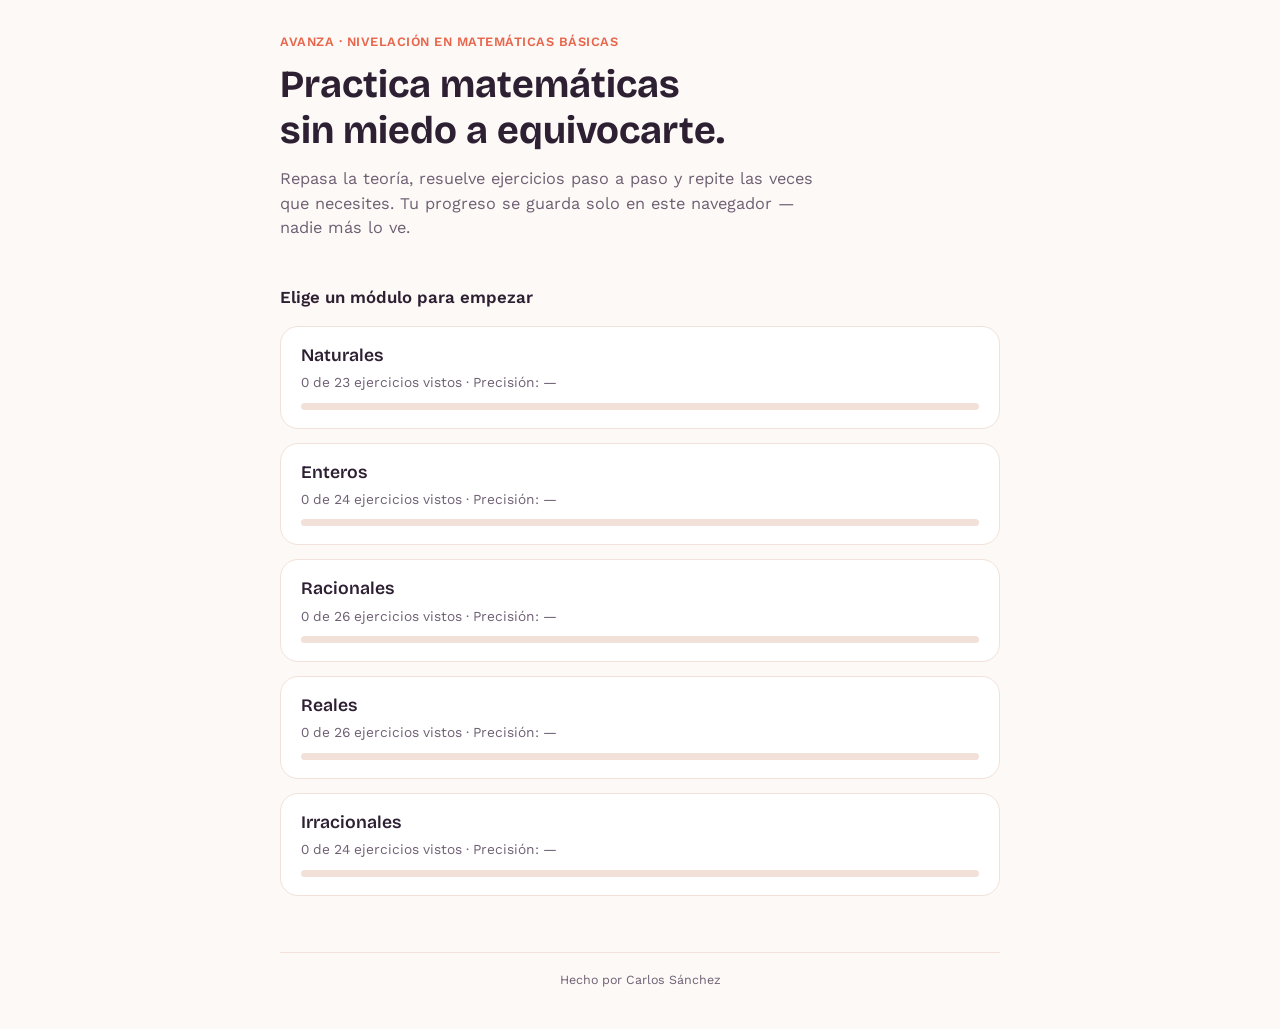
==== matematica-basica/estudiante/index.html @ 5bfb4ff7 "Fix rutas absolutas para funcionar en GitHub Pages" ====
<!doctype html>
<html lang="es">
<head>
  <meta charset="utf-8">
  <meta name="viewport" content="width=device-width, initial-scale=1">
  <title>Avanza — Matemática básica</title>
  <link rel="stylesheet" href="../../assets/styles/tokens.css">
  <link rel="stylesheet" href="estudiante.css">
</head>
<body>
  <header class="portada">
    <p class="eyebrow">Avanza · nivelación en matemáticas básicas</p>
    <h1>Practica matemáticas sin miedo a equivocarte.</h1>
    <p>Repasa la teoría, resuelve ejercicios paso a paso y repite las veces que necesites. Tu progreso se guarda solo en este navegador — nadie más lo ve.</p>
  </header>

  <p class="seccion-titulo">Elige un módulo para empezar</p>

  <ul class="lista-tarjetas" id="lista-modulos">
    <li>Cargando módulos…</li>
  </ul>

  <footer class="creditos">Hecho por Carlos Sánchez</footer>

  <script type="module">
    import { cargarManifest, cargarTarjetasDeModulo } from './util.js';
    import { resumenModulo } from './progreso.js';

    async function render() {
      const modulos = await cargarManifest();
      // Carga todos los módulos en paralelo (no uno a la vez) para que la
      // lista completa esté lista antes de que el usuario pueda hacer clic
      // en cualquiera de ellas.
      const datosPorModulo = await Promise.all(
        modulos.map((modulo) => cargarTarjetasDeModulo(modulo))
      );

      const lista = document.querySelector('#lista-modulos');
      lista.innerHTML = '';

      modulos.forEach((modulo, i) => {
        const tarjetas = datosPorModulo[i];
        const total = tarjetas.length;
        const { tarjetasVistas, aciertos } = resumenModulo(modulo.id);
        const porcentaje = total > 0 ? Math.round((tarjetasVistas / total) * 100) : 0;
        const precision = tarjetasVistas > 0 ? `${Math.round((aciertos / tarjetasVistas) * 100)}%` : '—';
        const completado = total > 0 && tarjetasVistas >= total;
        const colorBarra = completado ? 'var(--av-exito)' : 'var(--av-progreso)';

        let badge = '';
        if (completado) {
          badge = '<span class="badge badge-completado">Completado</span>';
        } else if (tarjetasVistas > 0) {
          badge = '<span class="badge badge-progreso">En progreso</span>';
        }

        const li = document.createElement('li');
        const enlace = document.createElement('a');
        enlace.className = 'item-navegable';
        enlace.href = `modulo.html?modulo=${encodeURIComponent(modulo.id)}`;
        enlace.innerHTML = `
          <div style="display:flex; align-items:center; gap:8px; flex-wrap:wrap; margin-bottom:6px;">
            <h3 style="margin:0;">${modulo.nombre}</h3>
            ${badge}
          </div>
          <div class="progreso-texto">
            ${tarjetasVistas} de ${total} ejercicios vistos · Precisión: ${precision}
          </div>
          <div class="barra-progreso"><div style="width:${porcentaje}%; background:${colorBarra};"></div></div>
        `;
        li.appendChild(enlace);
        lista.appendChild(li);
      });
    }

    render().catch((err) => {
      document.querySelector('#lista-modulos').textContent = 'Error cargando módulos: ' + err.message;
      console.error(err);
    });
  </script>
</body>
</html>
---- assets/styles/tokens.css ----
/* Tokens de diseño compartidos por el motor visual de Avanza.
   Dirección visual: "Punto de partida" — cálida y alentadora, pensada para
   estudiantes con bajo nivel matemático que pueden sentirse inseguros con
   la materia. Los componentes en assets/core/ leen estas variables con
   fallback, así que importar este archivo es opcional pero recomendado
   para mantener consistencia visual entre módulos. */
@import url('https://fonts.googleapis.com/css2?family=Bricolage+Grotesque:wght@500;600;700&family=Work+Sans:wght@400;500;600;700&display=swap');

:root {
  /* Fondo y superficies */
  --av-fondo: #FDF9F6;
  --av-fondo-tarjeta: #ffffff;
  --av-texto: #2E2033;
  --av-linea: #6E5F73;
  --av-borde: #F1E1D9;

  /* Acento principal — llamadas a la acción, elementos interactivos */
  --av-acento: #E8664B;
  --av-acento-suave: #FBE3DD;

  /* "En progreso" — distinto del acento para no confundir estado con acción */
  --av-progreso: #E0A458;
  --av-progreso-texto: #8A5A1E;
  --av-progreso-suave: #FBEEDA;

  /* Retroalimentación */
  --av-exito: #4F9153;
  --av-exito-suave: #E3F0E1;
  --av-error: #C1503E;
  --av-error-suave: #F5DAD3;
  --av-aviso: var(--av-progreso);
  --av-aviso-suave: var(--av-progreso-suave);

  /* Tipografía: Bricolage Grotesque para títulos, Work Sans para el resto */
  --av-fuente: 'Work Sans', system-ui, -apple-system, "Segoe UI", sans-serif;
  --av-fuente-display: 'Bricolage Grotesque', var(--av-fuente);

  /* Radios — personalidad suave/redondeada de esta dirección */
  --av-radio: 18px;
  --av-radio-control: 12px;
}
---- matematica-basica/estudiante/estudiante.css ----
/* Estilos de las páginas de estudiante/ — dirección visual "Punto de
   partida". Los colores y tipografías vienen de assets/styles/tokens.css;
   aquí solo se define layout y los componentes propios de estas páginas
   (tarjetas de navegación, badges, pie de práctica, resumen, crédito). */

/* Un elemento con `display` propio (como .pie-practica) puede ganarle al
   [hidden] del navegador porque el CSS de autor siempre le gana al CSS del
   navegador, sin importar la especificidad del selector — sin esta regla,
   ocultar con `.hidden = true` deja de funcionar en esos elementos. */
[hidden] { display: none !important; }

body {
  font-family: var(--av-fuente, system-ui, sans-serif);
  background: var(--av-fondo, #FDF9F6);
  max-width: 720px;
  margin: 0 auto;
  padding: 32px 20px 40px;
  color: var(--av-texto, #2E2033);
  line-height: 1.5;
}

h1, h2, h3, h4 {
  font-family: var(--av-fuente-display, inherit);
  line-height: 1.2;
  text-wrap: balance;
}

a { color: var(--av-acento, #E8664B); }

/* ---------- portada ---------- */

.portada {
  margin-bottom: 44px;
}

.portada .eyebrow {
  font-size: 0.8rem;
  font-weight: 600;
  letter-spacing: 0.04em;
  text-transform: uppercase;
  color: var(--av-acento, #E8664B);
  margin: 0 0 10px;
}

.portada h1 {
  font-size: clamp(1.75rem, 5vw, 2.4rem);
  font-weight: 700;
  margin: 0 0 14px;
}

.portada p {
  color: var(--av-linea, #6E5F73);
  font-size: 1.02rem;
  max-width: 56ch;
  margin: 0;
}

.seccion-titulo {
  font-size: 1.05rem;
  font-weight: 600;
  margin: 0 0 16px;
}

/* ---------- migas de pan ---------- */

.migas {
  font-size: 0.88rem;
  color: var(--av-linea, #6E5F73);
  margin-bottom: 20px;
}

.migas a { text-decoration: none; font-weight: 500; }
.migas a:hover { text-decoration: underline; }

/* ---------- listas navegables (módulos / subtemas) ---------- */

.lista-tarjetas {
  display: flex;
  flex-direction: column;
  gap: 14px;
  padding: 0;
  list-style: none;
  margin: 0;
}

.item-navegable {
  display: block;
  border: 1px solid var(--av-borde, #F1E1D9);
  border-radius: var(--av-radio, 18px);
  padding: 18px 20px;
  text-decoration: none;
  color: inherit;
  cursor: pointer;
  background: var(--av-fondo-tarjeta, #ffffff);
  transition: border-color 0.15s ease, transform 0.15s ease, box-shadow 0.15s ease;
}

.item-navegable:hover {
  border-color: var(--av-acento, #E8664B);
  transform: translateY(-1px);
  box-shadow: 0 6px 16px -10px rgba(46, 32, 51, 0.25);
}

.item-navegable h3 {
  margin: 0;
  font-size: 1.1rem;
  font-weight: 600;
}

/* ---------- badges de estado ---------- */

.badge {
  display: inline-block;
  font-size: 0.72rem;
  font-weight: 700;
  letter-spacing: 0.01em;
  padding: 3px 10px;
  border-radius: 999px;
  white-space: nowrap;
}

.badge-progreso {
  background: var(--av-progreso-suave, #fef3c7);
  color: var(--av-progreso-texto, #92400e);
}

.badge-completado {
  background: var(--av-exito-suave, #dcfce7);
  color: var(--av-exito, #166534);
}

/* ---------- barra de progreso ---------- */

.barra-progreso {
  height: 7px;
  border-radius: 999px;
  background: var(--av-borde, #F1E1D9);
  overflow: hidden;
  margin-top: 10px;
}

.barra-progreso > div {
  height: 100%;
  background: var(--av-acento, #E8664B);
  border-radius: 999px;
}

.progreso-texto {
  font-size: 0.86rem;
  color: var(--av-linea, #6E5F73);
  font-variant-numeric: tabular-nums;
}

.item-navegable .progreso-texto {
  margin-top: 4px;
}

/* ---------- práctica: contador y botones ---------- */

#contador {
  margin-bottom: 4px;
}

.pie-practica {
  display: flex;
  justify-content: space-between;
  gap: 10px;
  margin-top: 22px;
}

.pie-practica button {
  font: inherit;
  font-weight: 600;
  padding: 11px 22px;
  border-radius: var(--av-radio-control, 12px);
  border: 1px solid var(--av-borde, #F1E1D9);
  background: var(--av-fondo-tarjeta, white);
  color: var(--av-texto, inherit);
  cursor: pointer;
  transition: filter 0.15s ease, background 0.15s ease;
}

.pie-practica button:hover:not(:disabled) {
  background: var(--av-acento-suave, #FBE3DD);
}

.pie-practica button:disabled {
  opacity: 0.4;
  cursor: not-allowed;
}

.pie-practica button.primario {
  background: var(--av-acento, #E8664B);
  color: white;
  border-color: var(--av-acento, #E8664B);
}

.pie-practica button.primario:hover:not(:disabled) {
  filter: brightness(0.94);
  background: var(--av-acento, #E8664B);
}

/* ---------- resumen de subtema ---------- */

#resumen {
  background: var(--av-exito-suave, #E3F0E1);
  border: 1px solid var(--av-borde, #F1E1D9);
  border-radius: var(--av-radio, 18px);
  padding: 28px 24px;
  margin-top: 16px;
  text-align: center;
}

#resumen h2 {
  margin: 0 0 10px;
  font-size: 1.4rem;
}

#resumen p#texto-resumen {
  color: var(--av-texto, inherit);
  margin: 0 0 20px;
  font-variant-numeric: tabular-nums;
}

.resumen-acciones {
  display: flex;
  gap: 10px;
  justify-content: center;
  flex-wrap: wrap;
}

.resumen-acciones button,
.resumen-acciones a {
  font: inherit;
  font-weight: 600;
  padding: 11px 22px;
  border-radius: var(--av-radio-control, 12px);
  cursor: pointer;
  text-decoration: none;
  transition: filter 0.15s ease, background 0.15s ease;
}

.resumen-acciones button {
  border: 1px solid var(--av-texto, #2E2033);
  background: transparent;
  color: var(--av-texto, inherit);
}

.resumen-acciones button:hover { background: rgba(46, 32, 51, 0.06); }

.resumen-acciones a {
  border: 1px solid var(--av-acento, #E8664B);
  background: var(--av-acento, #E8664B);
  color: white;
}

.resumen-acciones a:hover { filter: brightness(0.94); }

/* ---------- pie de página / crédito ---------- */

.creditos {
  margin-top: 56px;
  padding-top: 18px;
  border-top: 1px solid var(--av-borde, #F1E1D9);
  font-size: 0.78rem;
  color: var(--av-linea, #6E5F73);
  text-align: center;
}

@media (max-width: 460px) {
  body { padding: 24px 16px 32px; }
}
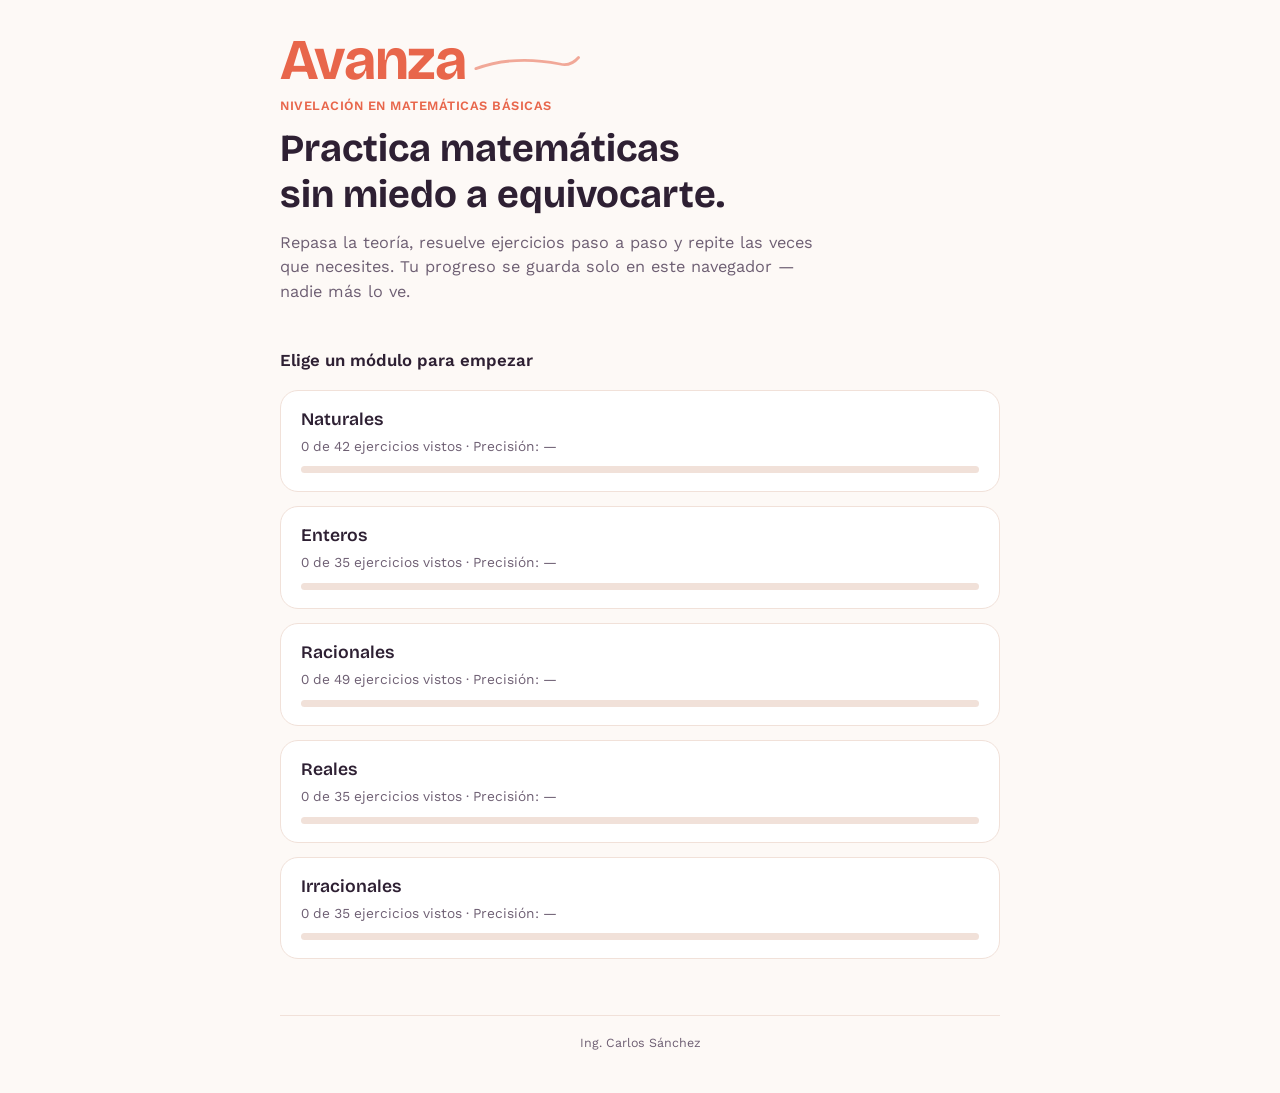
==== commit 3b72835d: "Wordmark 'Avanza' en las 4 páginas + crédito 'Ing. Carlos Sánchez'" ====
--- a/matematica-basica/estudiante/index.html
+++ b/matematica-basica/estudiante/index.html
@@ -9,7 +9,13 @@
 </head>
 <body>
   <header class="portada">
-    <p class="eyebrow">Avanza · nivelación en matemáticas básicas</p>
+    <div class="marca-avanza marca-avanza--grande">
+      <span class="marca-avanza-texto">Avanza</span>
+      <svg class="marca-avanza-trazo" viewBox="0 0 120 24" aria-hidden="true">
+        <path d="M2 17 C 32 6, 62 6, 92 12 C 100 14, 106 12, 112 5" />
+      </svg>
+    </div>
+    <p class="eyebrow">Nivelación en matemáticas básicas</p>
     <h1>Practica matemáticas sin miedo a equivocarte.</h1>
     <p>Repasa la teoría, resuelve ejercicios paso a paso y repite las veces que necesites. Tu progreso se guarda solo en este navegador — nadie más lo ve.</p>
   </header>
@@ -20,7 +26,7 @@
     <li>Cargando módulos…</li>
   </ul>
 
-  <footer class="creditos">Hecho por Carlos Sánchez</footer>
+  <footer class="creditos">Ing. Carlos Sánchez</footer>
 
   <script type="module">
     import { cargarManifest, cargarTarjetasDeModulo } from './util.js';
@@ -57,7 +63,7 @@
         const li = document.createElement('li');
         const enlace = document.createElement('a');
         enlace.className = 'item-navegable';
-        enlace.href = `modulo.html?modulo=${encodeURIComponent(modulo.id)}`;
+        enlace.href = `teoria.html?modulo=${encodeURIComponent(modulo.id)}`;
         enlace.innerHTML = `
           <div style="display:flex; align-items:center; gap:8px; flex-wrap:wrap; margin-bottom:6px;">
             <h3 style="margin:0;">${modulo.nombre}</h3>
--- a/matematica-basica/estudiante/estudiante.css
+++ b/matematica-basica/estudiante/estudiante.css
@@ -26,6 +26,84 @@
 }
 
 a { color: var(--av-acento, #E8664B); }
+
+/* ---------- marca / wordmark ---------- */
+
+.marca-avanza {
+  display: inline-flex;
+  align-items: flex-end;
+  gap: 3px;
+  text-decoration: none;
+  color: var(--av-acento, #E8664B);
+  font-family: var(--av-fuente-display, inherit);
+  font-weight: 700;
+  line-height: 1;
+}
+
+.marca-avanza-texto {
+  letter-spacing: -0.01em;
+}
+
+.marca-avanza-trazo {
+  flex-shrink: 0;
+  overflow: visible;
+}
+
+.marca-avanza-trazo path {
+  fill: none;
+  stroke: currentColor;
+  stroke-width: 3;
+  stroke-linecap: round;
+  opacity: 0.55;
+  transition: opacity 0.15s ease;
+}
+
+.marca-avanza:hover .marca-avanza-trazo path {
+  opacity: 0.9;
+}
+
+/* Wordmark compacto: usado como enlace de marca en el encabezado de las
+   páginas secundarias (módulo, teoría, práctica), junto a las migas. */
+.marca-avanza .marca-avanza-texto {
+  font-size: 1.15rem;
+}
+
+.marca-avanza .marca-avanza-trazo {
+  width: 30px;
+  height: 11px;
+  margin-bottom: 2px;
+}
+
+/* Wordmark grande: la marca principal de la portada, encima del eyebrow. */
+.marca-avanza--grande {
+  gap: 8px;
+  margin-bottom: 6px;
+}
+
+.marca-avanza--grande .marca-avanza-texto {
+  font-size: clamp(2.6rem, 11vw, 3.6rem);
+  letter-spacing: -0.02em;
+}
+
+.marca-avanza--grande .marca-avanza-trazo {
+  width: clamp(74px, 18vw, 112px);
+  height: clamp(22px, 5vw, 32px);
+  margin-bottom: clamp(4px, 1.4vw, 10px);
+}
+
+/* Encabezado de páginas secundarias: marca compacta + migas en una fila. */
+.encabezado-pagina {
+  display: flex;
+  align-items: center;
+  justify-content: space-between;
+  gap: 10px 16px;
+  flex-wrap: wrap;
+  margin-bottom: 20px;
+}
+
+.encabezado-pagina .migas {
+  margin-bottom: 0;
+}
 
 /* ---------- portada ---------- */
 
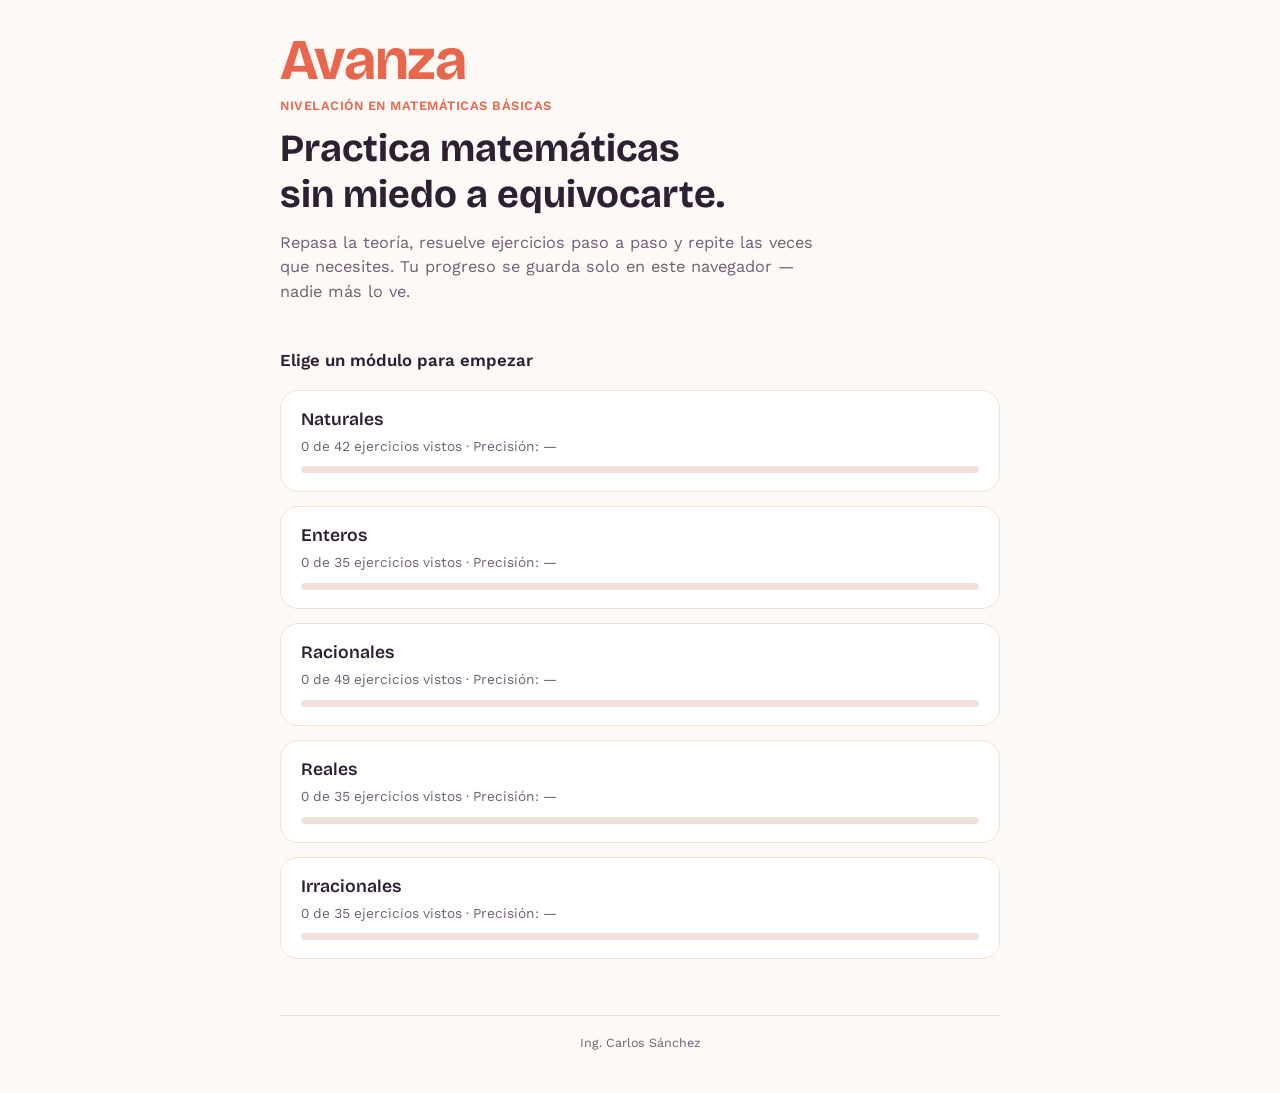
==== commit 821127bf: "Wordmark Avanza: quita elemento gráfico, deja solo texto" ====
--- a/matematica-basica/estudiante/index.html
+++ b/matematica-basica/estudiante/index.html
@@ -11,9 +11,6 @@
   <header class="portada">
     <div class="marca-avanza marca-avanza--grande">
       <span class="marca-avanza-texto">Avanza</span>
-      <svg class="marca-avanza-trazo" viewBox="0 0 120 24" aria-hidden="true">
-        <path d="M2 17 C 32 6, 62 6, 92 12 C 100 14, 106 12, 112 5" />
-      </svg>
     </div>
     <p class="eyebrow">Nivelación en matemáticas básicas</p>
     <h1>Practica matemáticas sin miedo a equivocarte.</h1>
--- a/matematica-basica/estudiante/estudiante.css
+++ b/matematica-basica/estudiante/estudiante.css
@@ -31,8 +31,6 @@
 
 .marca-avanza {
   display: inline-flex;
-  align-items: flex-end;
-  gap: 3px;
   text-decoration: none;
   color: var(--av-acento, #E8664B);
   font-family: var(--av-fuente-display, inherit);
@@ -44,51 +42,20 @@
   letter-spacing: -0.01em;
 }
 
-.marca-avanza-trazo {
-  flex-shrink: 0;
-  overflow: visible;
-}
-
-.marca-avanza-trazo path {
-  fill: none;
-  stroke: currentColor;
-  stroke-width: 3;
-  stroke-linecap: round;
-  opacity: 0.55;
-  transition: opacity 0.15s ease;
-}
-
-.marca-avanza:hover .marca-avanza-trazo path {
-  opacity: 0.9;
-}
-
 /* Wordmark compacto: usado como enlace de marca en el encabezado de las
    páginas secundarias (módulo, teoría, práctica), junto a las migas. */
 .marca-avanza .marca-avanza-texto {
   font-size: 1.15rem;
 }
 
-.marca-avanza .marca-avanza-trazo {
-  width: 30px;
-  height: 11px;
-  margin-bottom: 2px;
-}
-
 /* Wordmark grande: la marca principal de la portada, encima del eyebrow. */
 .marca-avanza--grande {
-  gap: 8px;
   margin-bottom: 6px;
 }
 
 .marca-avanza--grande .marca-avanza-texto {
   font-size: clamp(2.6rem, 11vw, 3.6rem);
   letter-spacing: -0.02em;
-}
-
-.marca-avanza--grande .marca-avanza-trazo {
-  width: clamp(74px, 18vw, 112px);
-  height: clamp(22px, 5vw, 32px);
-  margin-bottom: clamp(4px, 1.4vw, 10px);
 }
 
 /* Encabezado de páginas secundarias: marca compacta + migas en una fila. */
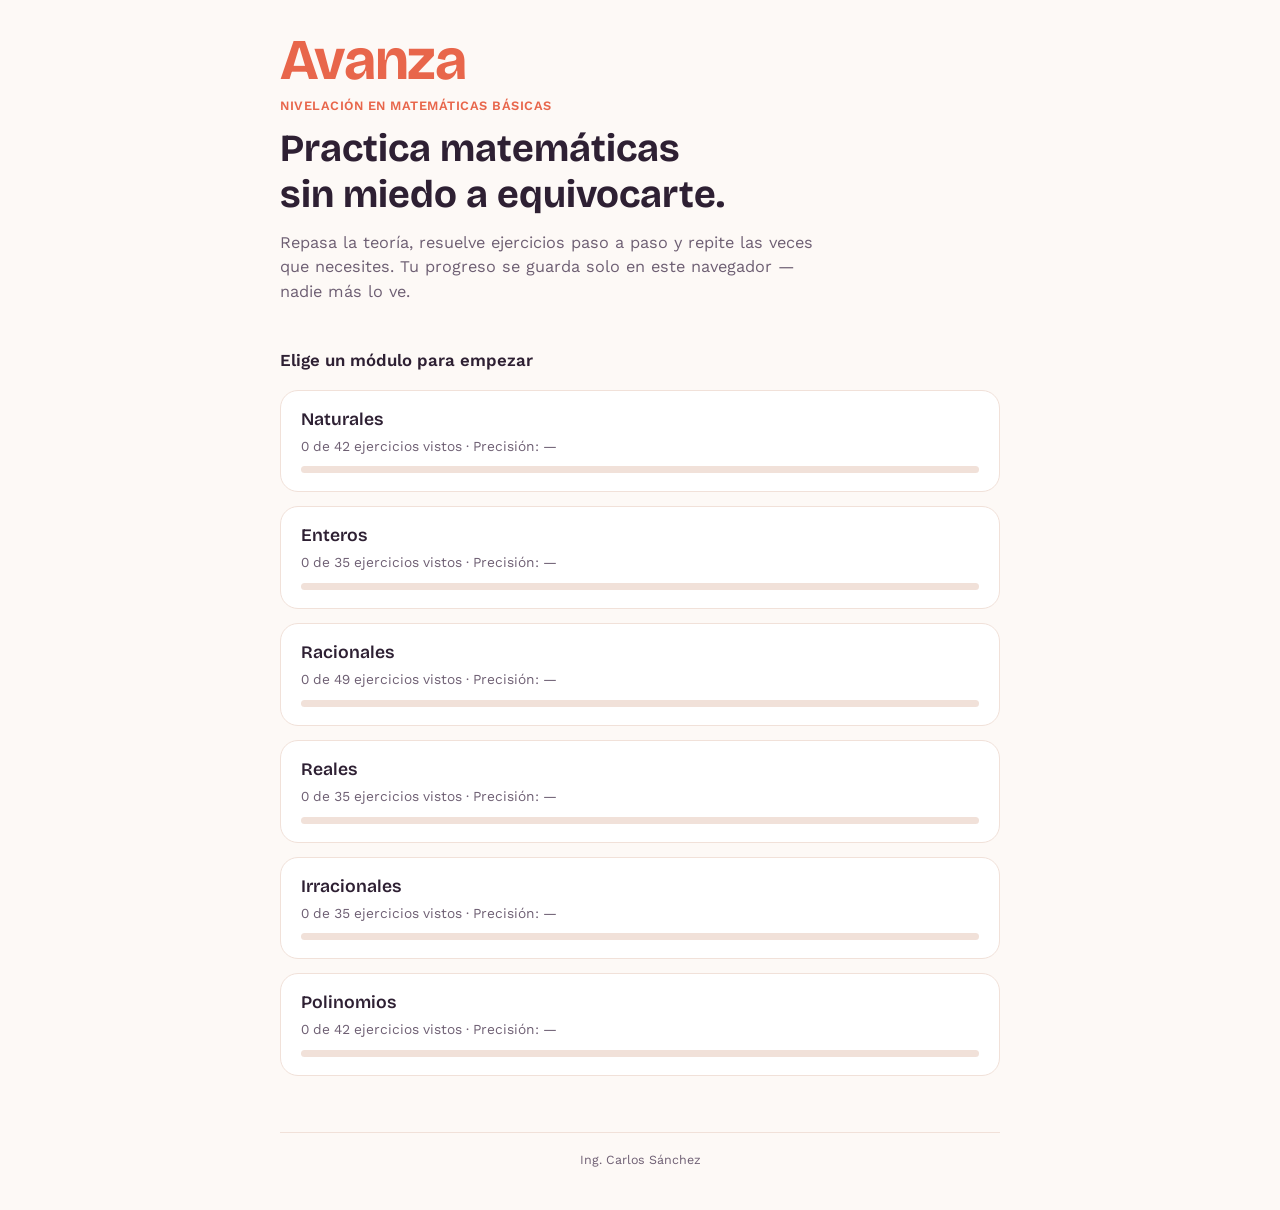
==== commit bb6e1b45: "favicon" ====
--- a/matematica-basica/estudiante/index.html
+++ b/matematica-basica/estudiante/index.html
@@ -4,6 +4,9 @@
   <meta charset="utf-8">
   <meta name="viewport" content="width=device-width, initial-scale=1">
   <title>Avanza — Matemática básica</title>
+  <link rel="icon" href="../../assets/favicon.svg" type="image/svg+xml">
+  <link rel="alternate icon" href="../../assets/favicon.ico">
+  <link rel="apple-touch-icon" href="../../assets/apple-touch-icon.png">
   <link rel="stylesheet" href="../../assets/styles/tokens.css">
   <link rel="stylesheet" href="estudiante.css">
 </head>
@@ -19,15 +22,20 @@
 
   <p class="seccion-titulo">Elige un módulo para empezar</p>
 
-  <ul class="lista-tarjetas" id="lista-modulos">
-    <li>Cargando módulos…</li>
-  </ul>
+  <div id="zona-modulos">
+    <div class="estado-carga">
+      <span class="spinner" aria-hidden="true"></span>
+      <span>Cargando módulos…</span>
+    </div>
+  </div>
 
   <footer class="creditos">Ing. Carlos Sánchez</footer>
 
   <script type="module">
-    import { cargarManifest, cargarTarjetasDeModulo } from './util.js';
+    import { cargarManifest, cargarTarjetasDeModulo, mostrarError } from './util.js';
     import { resumenModulo } from './progreso.js';
+
+    const zona = document.querySelector('#zona-modulos');
 
     async function render() {
       const modulos = await cargarManifest();
@@ -38,8 +46,8 @@
         modulos.map((modulo) => cargarTarjetasDeModulo(modulo))
       );
 
-      const lista = document.querySelector('#lista-modulos');
-      lista.innerHTML = '';
+      const lista = document.createElement('ul');
+      lista.className = 'lista-tarjetas';
 
       modulos.forEach((modulo, i) => {
         const tarjetas = datosPorModulo[i];
@@ -74,10 +82,13 @@
         li.appendChild(enlace);
         lista.appendChild(li);
       });
+
+      zona.innerHTML = '';
+      zona.appendChild(lista);
     }
 
     render().catch((err) => {
-      document.querySelector('#lista-modulos').textContent = 'Error cargando módulos: ' + err.message;
+      mostrarError(zona, err.message);
       console.error(err);
     });
   </script>
--- a/matematica-basica/estudiante/estudiante.css
+++ b/matematica-basica/estudiante/estudiante.css
@@ -26,6 +26,93 @@
 }
 
 a { color: var(--av-acento, #E8664B); }
+
+/* Foco visible por teclado, consistente en toda la app (enlaces, botones,
+   tarjetas navegables). No se toca el foco nativo de inputs/selects/radios:
+   ya es accesible por defecto. */
+a:focus-visible,
+button:focus-visible,
+.item-navegable:focus-visible {
+  outline: 2px solid var(--av-acento, #E8664B);
+  outline-offset: 2px;
+  border-radius: 6px;
+}
+
+/* El spinner de carga queda exento: es información funcional (indica que
+   algo sigue en curso), no una animación decorativa. Todo lo demás
+   (entradas, transiciones de hover/estado) se reduce a casi instantáneo. */
+@media (prefers-reduced-motion: reduce) {
+  *:not(.spinner) {
+    animation-duration: 0.001ms !important;
+    animation-iteration-count: 1 !important;
+    transition-duration: 0.001ms !important;
+  }
+}
+
+/* ---------- estados de carga / error / vacío (compartidos) ---------- */
+
+.estado-carga {
+  display: flex;
+  align-items: center;
+  gap: 10px;
+  color: var(--av-linea, #6E5F73);
+  font-size: 0.95rem;
+  padding: 14px 0;
+}
+
+.spinner {
+  width: 18px;
+  height: 18px;
+  flex-shrink: 0;
+  border: 2.5px solid var(--av-borde, #F1E1D9);
+  border-top-color: var(--av-acento, #E8664B);
+  border-radius: 50%;
+  animation: av-girar 0.7s linear infinite;
+}
+
+@keyframes av-girar {
+  to { transform: rotate(360deg); }
+}
+
+.estado-error {
+  display: flex;
+  gap: 10px;
+  align-items: flex-start;
+  padding: 16px 18px;
+  border-radius: var(--av-radio, 18px);
+  background: var(--av-error-suave, #F5DAD3);
+  color: var(--av-error, #C1503E);
+  font-size: 0.95rem;
+  line-height: 1.5;
+}
+
+.estado-error .icono { flex-shrink: 0; font-size: 1.1rem; }
+
+.estado-error p { margin: 0 0 10px; }
+
+.estado-error button {
+  font: inherit;
+  font-weight: 600;
+  font-size: 0.88rem;
+  padding: 8px 16px;
+  border-radius: var(--av-radio-control, 12px);
+  border: 1px solid var(--av-error, #C1503E);
+  background: transparent;
+  color: var(--av-error, #C1503E);
+  cursor: pointer;
+  transition: background 0.15s ease, transform 0.1s ease;
+}
+
+.estado-error button:hover { background: rgba(193, 80, 62, 0.08); }
+.estado-error button:active { transform: scale(0.96); }
+
+.estado-vacio {
+  padding: 16px 0;
+  color: var(--av-linea, #6E5F73);
+  font-size: 0.95rem;
+}
+
+.estado-vacio a { font-weight: 600; }
 
 /* ---------- marca / wordmark ---------- */
 
@@ -146,6 +233,10 @@
   box-shadow: 0 6px 16px -10px rgba(46, 32, 51, 0.25);
 }
 
+.item-navegable:active {
+  transform: translateY(0) scale(0.99);
+}
+
 .item-navegable h3 {
   margin: 0;
   font-size: 1.1rem;
@@ -188,6 +279,7 @@
   height: 100%;
   background: var(--av-acento, #E8664B);
   border-radius: 999px;
+  transition: width 0.5s ease;
 }
 
 .progreso-texto {
@@ -222,11 +314,15 @@
   background: var(--av-fondo-tarjeta, white);
   color: var(--av-texto, inherit);
   cursor: pointer;
-  transition: filter 0.15s ease, background 0.15s ease;
+  transition: filter 0.15s ease, background 0.15s ease, transform 0.1s ease;
 }
 
 .pie-practica button:hover:not(:disabled) {
   background: var(--av-acento-suave, #FBE3DD);
+}
+
+.pie-practica button:active:not(:disabled) {
+  transform: scale(0.97);
 }
 
 .pie-practica button:disabled {
@@ -282,7 +378,12 @@
   border-radius: var(--av-radio-control, 12px);
   cursor: pointer;
   text-decoration: none;
-  transition: filter 0.15s ease, background 0.15s ease;
+  transition: filter 0.15s ease, background 0.15s ease, transform 0.1s ease;
+}
+
+.resumen-acciones button:active,
+.resumen-acciones a:active {
+  transform: scale(0.97);
 }
 
 .resumen-acciones button {
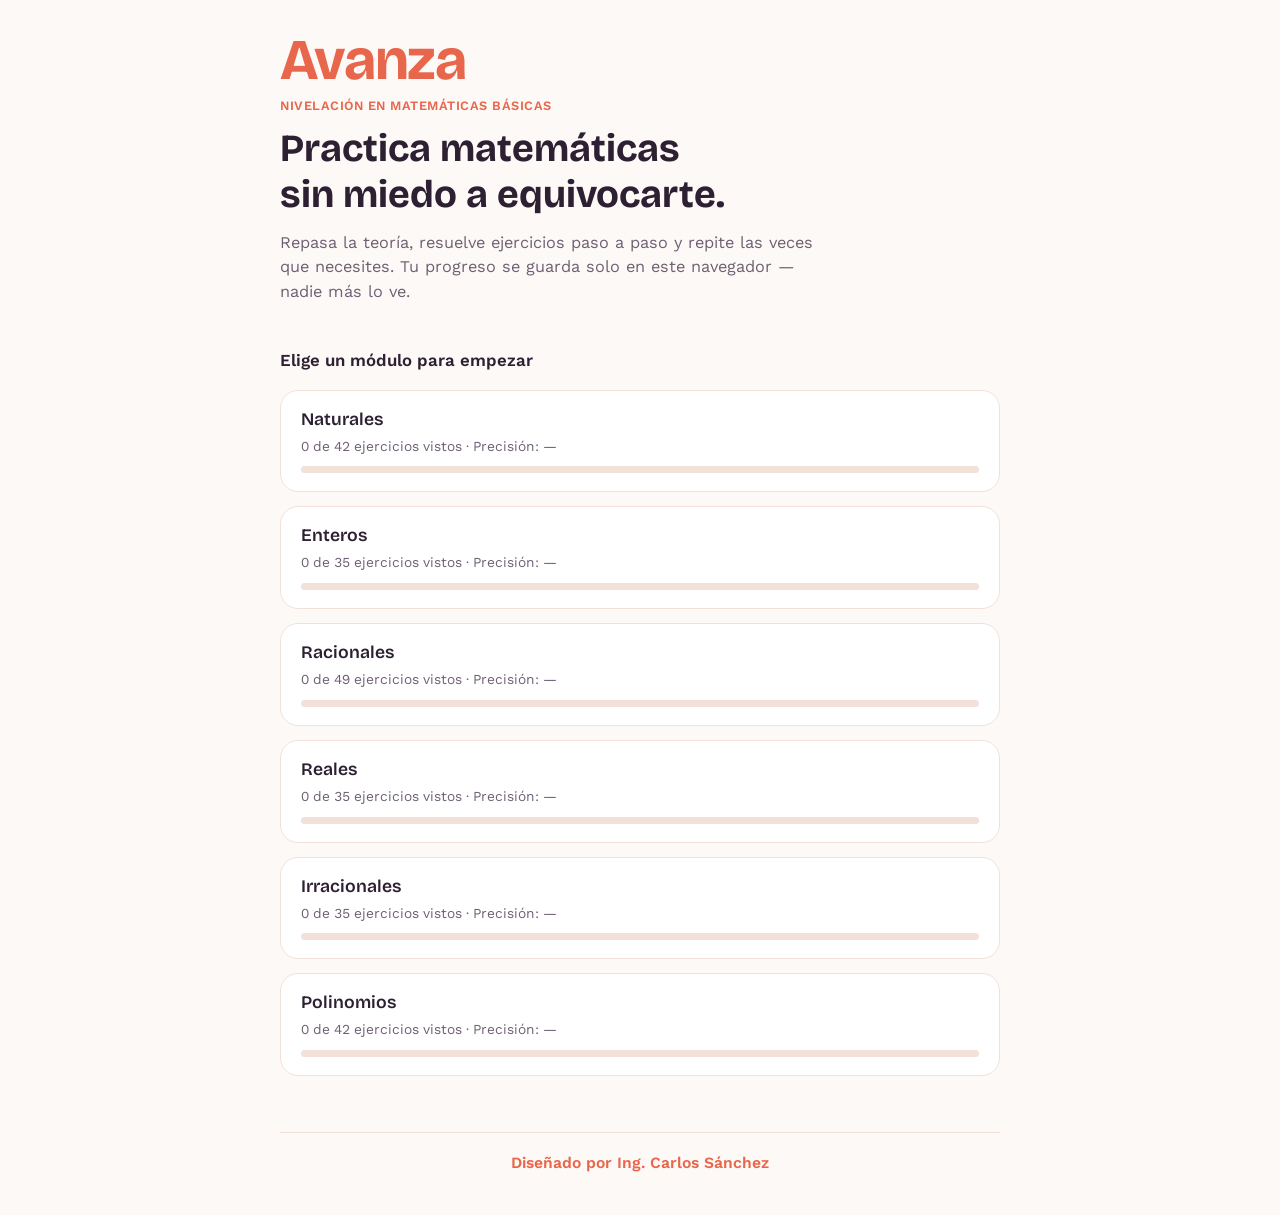
==== commit 62cab08f: "actualizado_nombre" ====
--- a/matematica-basica/estudiante/index.html
+++ b/matematica-basica/estudiante/index.html
@@ -29,7 +29,7 @@
     </div>
   </div>
 
-  <footer class="creditos">Ing. Carlos Sánchez</footer>
+  <footer class="creditos">Diseñado por Ing. Carlos Sánchez</footer>
 
   <script type="module">
     import { cargarManifest, cargarTarjetasDeModulo, mostrarError } from './util.js';
--- a/matematica-basica/estudiante/estudiante.css
+++ b/matematica-basica/estudiante/estudiante.css
@@ -408,8 +408,9 @@
   margin-top: 56px;
   padding-top: 18px;
   border-top: 1px solid var(--av-borde, #F1E1D9);
-  font-size: 0.78rem;
-  color: var(--av-linea, #6E5F73);
+  font-size: 0.98rem;
+  font-weight: 600;
+  color: var(--av-acento, #E8664B);
   text-align: center;
 }
 
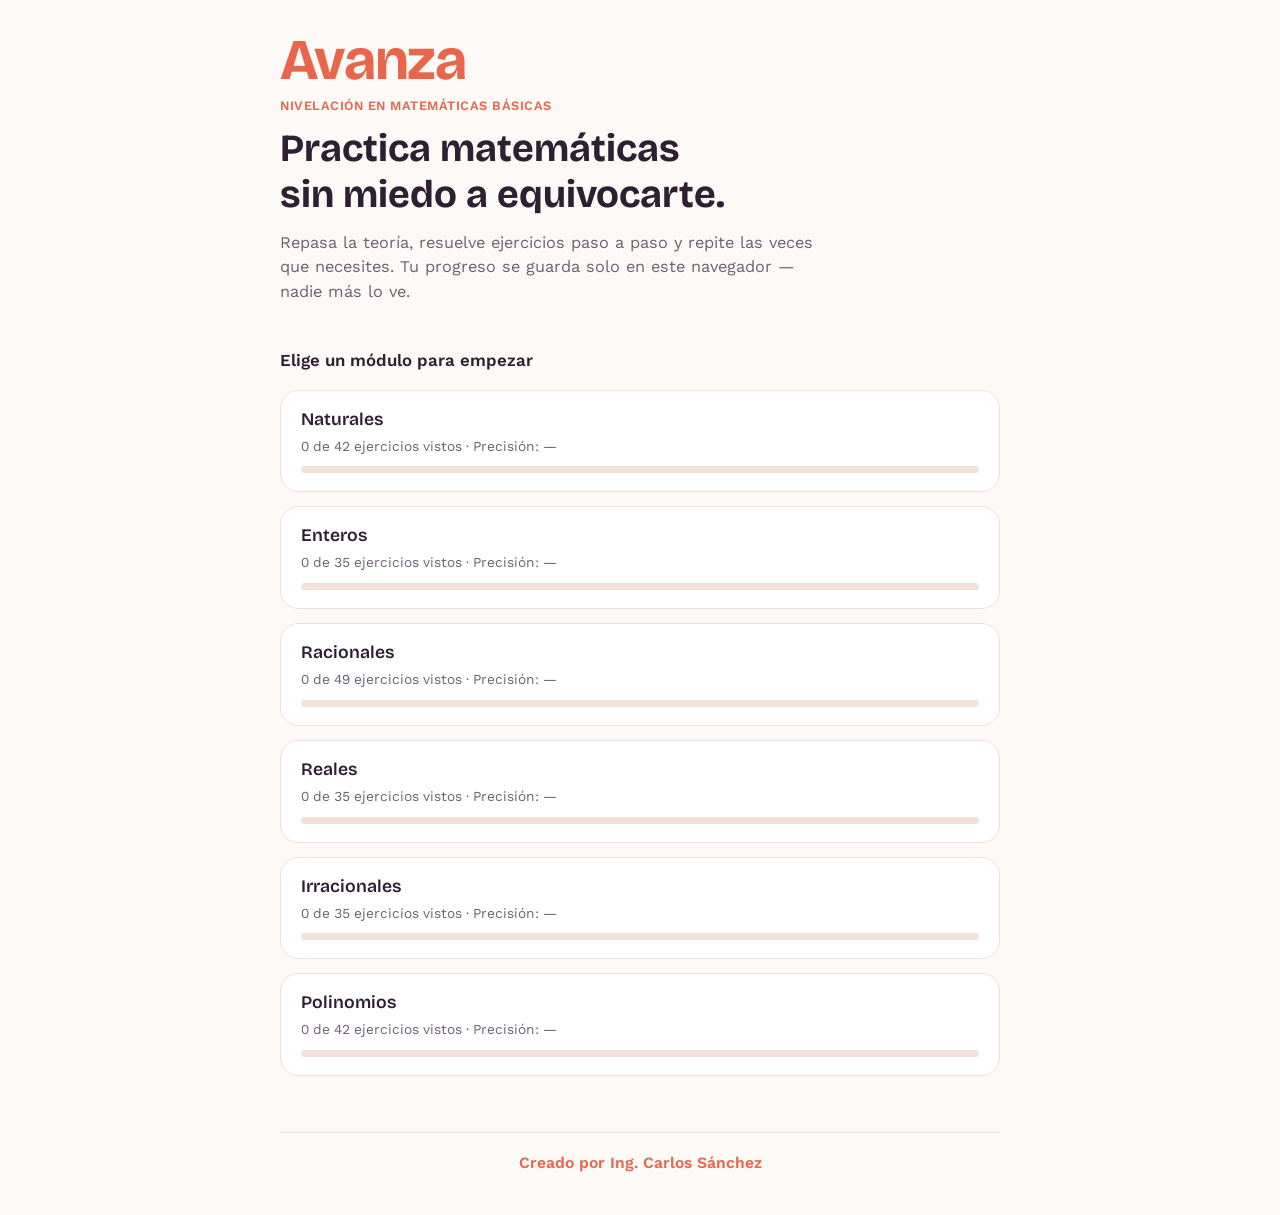
==== commit 41fbe587: "actualizado titulo de la pagina" ====
--- a/matematica-basica/estudiante/index.html
+++ b/matematica-basica/estudiante/index.html
@@ -3,7 +3,7 @@
 <head>
   <meta charset="utf-8">
   <meta name="viewport" content="width=device-width, initial-scale=1">
-  <title>Avanza — Matemática básica</title>
+  <title>Avanza • Matemática básica</title>
   <link rel="icon" href="../../assets/favicon.svg" type="image/svg+xml">
   <link rel="alternate icon" href="../../assets/favicon.ico">
   <link rel="apple-touch-icon" href="../../assets/apple-touch-icon.png">
@@ -29,7 +29,7 @@
     </div>
   </div>
 
-  <footer class="creditos">Diseñado por Ing. Carlos Sánchez</footer>
+  <footer class="creditos">Creado por Ing. Carlos Sánchez</footer>
 
   <script type="module">
     import { cargarManifest, cargarTarjetasDeModulo, mostrarError } from './util.js';
